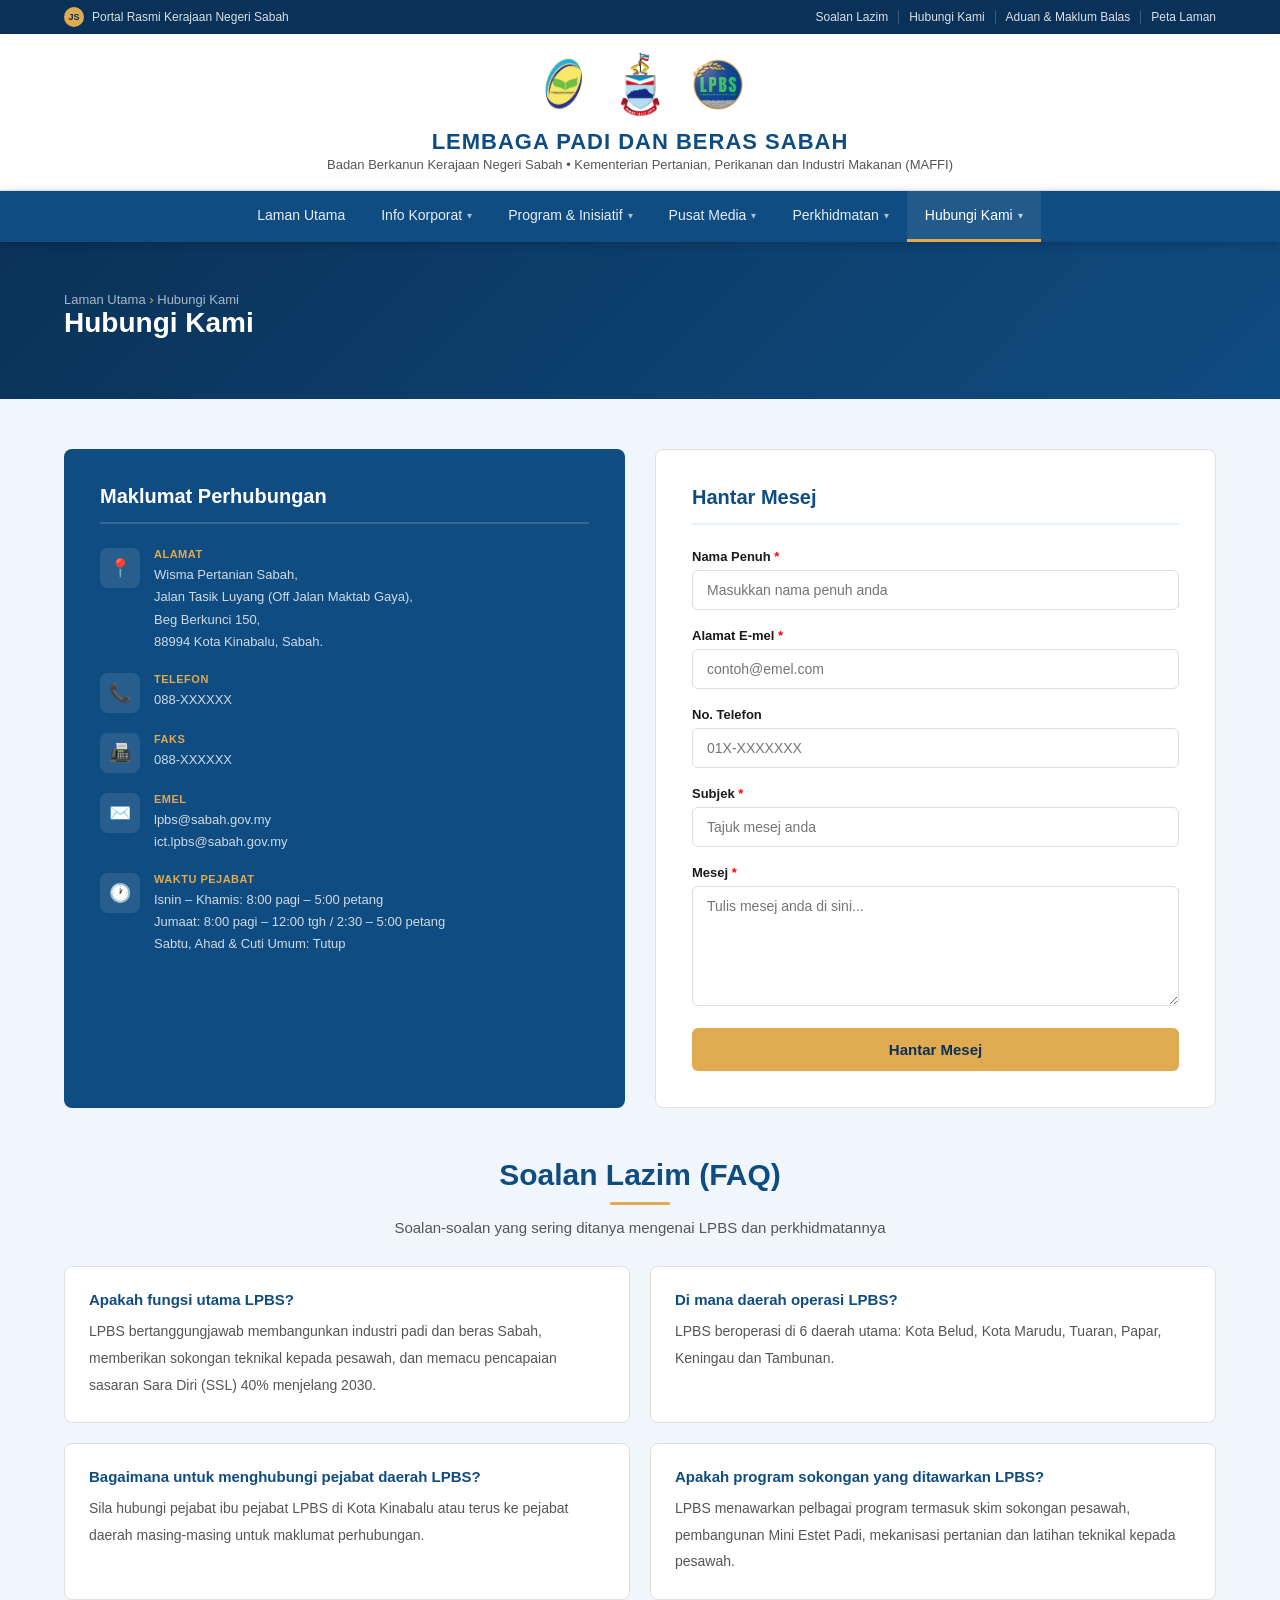
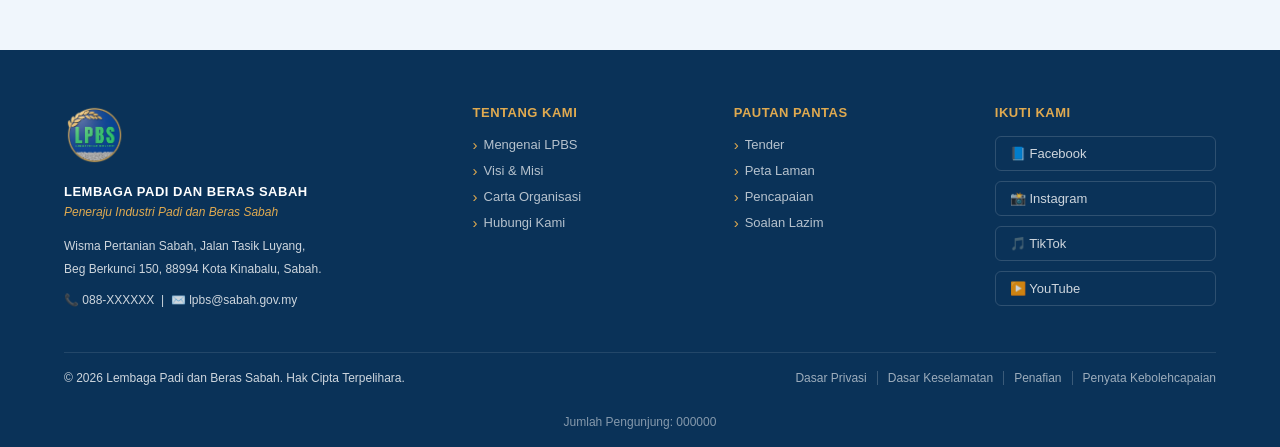
==== pages/hubungi-kami.html @ e5ec913c "Laman web LPBS - versi pertama" ====
<!DOCTYPE html>
<html lang="ms">
<head>
  <meta charset="UTF-8">
  <meta name="viewport" content="width=device-width, initial-scale=1.0">
  <title>Hubungi Kami — Lembaga Padi dan Beras Sabah (LPBS)</title>
  <link rel="stylesheet" href="../css/style.css">
</head>
<body>

<!-- BAR UTILITI -->
<div class="bar-utiliti">
  <div class="bekas">
    <div class="kiri">
      <span class="jata-kecil">JS</span>
      <a href="https://sabah.gov.my" target="_blank">Portal Rasmi Kerajaan Negeri Sabah</a>
    </div>
    <div class="kanan">
      <a href="hubungi-kami.html#faq">Soalan Lazim</a>
      <a href="hubungi-kami.html">Hubungi Kami</a>
      <a href="hubungi-kami.html#maklum-balas">Aduan &amp; Maklum Balas</a>
      <a href="#">Peta Laman</a>
    </div>
  </div>
</div>

<!-- PENGEPALA -->
<header class="pengepala">
  <div class="bekas">
    <div class="logo-baris">
      <img src="../assets/logo-maffi.png" alt="Logo MAFFI"
        style="height:55px;width:auto;object-fit:contain"
        onerror="this.style.display='none'">
      <img src="../assets/jata-sabah.png" alt="Jata Negeri Sabah"
        style="height:65px;width:auto;object-fit:contain">
      <img src="../assets/lpbs-logo.png" alt="Logo LPBS"
        style="height:55px;width:auto;object-fit:contain">
    </div>
    <div class="nama-agensi">
      <h1>LEMBAGA PADI DAN BERAS SABAH</h1>
      <p>Badan Berkanun Kerajaan Negeri Sabah &bull; Kementerian Pertanian, Perikanan dan Industri Makanan (MAFFI)</p>
    </div>
  </div>
</header>

<!-- NAVIGASI -->
<nav class="navigasi">
  <div class="bekas">
    <button class="hamburger" aria-label="Buka Menu"><span></span><span></span><span></span></button>
    <div class="nav-dalam">
      <div class="nav-item"><a href="../index.html">Laman Utama</a></div>
      <div class="nav-item">
        <a href="info-korporat.html">Info Korporat <span class="anak-panah">▾</span></a>
        <div class="dropdown">
          <a href="info-korporat.html">Latar Belakang</a>
          <a href="info-korporat.html#visi-misi">Visi &amp; Misi</a>
          <a href="info-korporat.html#piagam">Piagam Pelanggan</a>
          <a href="info-korporat.html#carta">Carta Organisasi</a>
          <a href="info-korporat.html#pengurusan">Pengurusan Tertinggi</a>
          <a href="info-korporat.html#lembaga">Ahli Lembaga Pengarah</a>
        </div>
      </div>
      <div class="nav-item">
        <a href="program-inisiatif.html">Program &amp; Inisiatif <span class="anak-panah">▾</span></a>
        <div class="dropdown">
          <a href="program-inisiatif.html">Pembangunan Pesawah</a>
          <a href="program-inisiatif.html#pengeluaran">Pengeluaran Padi</a>
          <a href="program-inisiatif.html#mini-estet">Mini Estet Padi</a>
          <a href="program-inisiatif.html#mekanisasi">Mekanisasi Pertanian</a>
          <a href="program-inisiatif.html#skim">Skim Sokongan Pesawah</a>
        </div>
      </div>
      <div class="nav-item">
        <a href="pusat-media.html">Pusat Media <span class="anak-panah">▾</span></a>
        <div class="dropdown">
          <a href="pusat-media.html">Arkib Aktiviti</a>
          <a href="pusat-media.html#galeri">Galeri Foto</a>
          <a href="pusat-media.html#video">Video LPBS</a>
          <a href="pusat-media.html#muat-turun">Muat Turun</a>
          <a href="pusat-media.html#pencapaian">Pencapaian &amp; Anugerah</a>
        </div>
      </div>
      <div class="nav-item">
        <a href="#">Perkhidmatan <span class="anak-panah">▾</span></a>
        <div class="dropdown">
          <a href="#">Portal SSO</a><a href="#">Webmail</a>
          <a href="#">e-Prestasi</a><a href="#">e-Cuti</a><a href="#">e-Pergerakan</a>
        </div>
      </div>
      <div class="nav-item">
        <a href="hubungi-kami.html" class="aktif">Hubungi Kami <span class="anak-panah">▾</span></a>
        <div class="dropdown">
          <a href="hubungi-kami.html">Direktori</a>
          <a href="hubungi-kami.html#maklum-balas">Maklum Balas</a>
          <a href="hubungi-kami.html#faq">Soalan Lazim (FAQ)</a>
        </div>
      </div>
    </div>
  </div>
</nav>

<!-- BANNER HALAMAN -->
<div class="banner-halaman">
  <div class="bekas">
    <div class="roti-remah"><a href="../index.html">Laman Utama</a> <span>›</span> Hubungi Kami</div>
    <h1>Hubungi Kami</h1>
  </div>
</div>

<!-- KANDUNGAN -->
<div class="kandungan-halaman">
  <div class="bekas">
    <div class="layout-hubungi">
      <!-- MAKLUMAT HUBUNGI -->
      <div class="kad-maklumat-hubungi">
        <h2>Maklumat Perhubungan</h2>
        <div class="baris-hubungi">
          <div class="ikon-hubungi">📍</div>
          <div>
            <h4>Alamat</h4>
            <p>Wisma Pertanian Sabah,<br>Jalan Tasik Luyang (Off Jalan Maktab Gaya),<br>Beg Berkunci 150,<br>88994 Kota Kinabalu, Sabah.</p>
          </div>
        </div>
        <div class="baris-hubungi">
          <div class="ikon-hubungi">📞</div>
          <div>
            <h4>Telefon</h4>
            <p>088-XXXXXX</p>
          </div>
        </div>
        <div class="baris-hubungi">
          <div class="ikon-hubungi">📠</div>
          <div>
            <h4>Faks</h4>
            <p>088-XXXXXX</p>
          </div>
        </div>
        <div class="baris-hubungi">
          <div class="ikon-hubungi">✉️</div>
          <div>
            <h4>Emel</h4>
            <p>lpbs@sabah.gov.my<br>ict.lpbs@sabah.gov.my</p>
          </div>
        </div>
        <div class="baris-hubungi">
          <div class="ikon-hubungi">🕐</div>
          <div>
            <h4>Waktu Pejabat</h4>
            <p>Isnin – Khamis: 8:00 pagi – 5:00 petang<br>Jumaat: 8:00 pagi – 12:00 tgh / 2:30 – 5:00 petang<br>Sabtu, Ahad &amp; Cuti Umum: Tutup</p>
          </div>
        </div>
      </div>

      <!-- BORANG HUBUNGI -->
      <div id="maklum-balas" class="borang-hubungi">
        <h2>Hantar Mesej</h2>
        <div class="kumpulan-borang">
          <label for="nama">Nama Penuh <span style="color:red">*</span></label>
          <input type="text" id="nama" placeholder="Masukkan nama penuh anda">
        </div>
        <div class="kumpulan-borang">
          <label for="emel">Alamat E-mel <span style="color:red">*</span></label>
          <input type="email" id="emel" placeholder="contoh@emel.com">
        </div>
        <div class="kumpulan-borang">
          <label for="telefon">No. Telefon</label>
          <input type="tel" id="telefon" placeholder="01X-XXXXXXX">
        </div>
        <div class="kumpulan-borang">
          <label for="subjek">Subjek <span style="color:red">*</span></label>
          <input type="text" id="subjek" placeholder="Tajuk mesej anda">
        </div>
        <div class="kumpulan-borang">
          <label for="mesej">Mesej <span style="color:red">*</span></label>
          <textarea id="mesej" placeholder="Tulis mesej anda di sini..."></textarea>
        </div>
        <button type="button" class="btn-hantar">Hantar Mesej</button>
      </div>
    </div>

    <!-- FAQ -->
    <div id="faq" style="margin-top:50px">
      <div class="tajuk-seksyen" style="margin-bottom:30px">
        <h2>Soalan Lazim (FAQ)</h2>
        <div class="garis-emas"></div>
        <p>Soalan-soalan yang sering ditanya mengenai LPBS dan perkhidmatannya</p>
      </div>
      <div style="display:grid;grid-template-columns:1fr 1fr;gap:20px">
        <div class="kawasan-kandungan" style="padding:24px">
          <h2 style="font-size:15px;border-bottom:none;padding-bottom:0;margin-bottom:10px">Apakah fungsi utama LPBS?</h2>
          <p style="margin:0">LPBS bertanggungjawab membangunkan industri padi dan beras Sabah, memberikan sokongan teknikal kepada pesawah, dan memacu pencapaian sasaran Sara Diri (SSL) 40% menjelang 2030.</p>
        </div>
        <div class="kawasan-kandungan" style="padding:24px">
          <h2 style="font-size:15px;border-bottom:none;padding-bottom:0;margin-bottom:10px">Di mana daerah operasi LPBS?</h2>
          <p style="margin:0">LPBS beroperasi di 6 daerah utama: Kota Belud, Kota Marudu, Tuaran, Papar, Keningau dan Tambunan.</p>
        </div>
        <div class="kawasan-kandungan" style="padding:24px">
          <h2 style="font-size:15px;border-bottom:none;padding-bottom:0;margin-bottom:10px">Bagaimana untuk menghubungi pejabat daerah LPBS?</h2>
          <p style="margin:0">Sila hubungi pejabat ibu pejabat LPBS di Kota Kinabalu atau terus ke pejabat daerah masing-masing untuk maklumat perhubungan.</p>
        </div>
        <div class="kawasan-kandungan" style="padding:24px">
          <h2 style="font-size:15px;border-bottom:none;padding-bottom:0;margin-bottom:10px">Apakah program sokongan yang ditawarkan LPBS?</h2>
          <p style="margin:0">LPBS menawarkan pelbagai program termasuk skim sokongan pesawah, pembangunan Mini Estet Padi, mekanisasi pertanian dan latihan teknikal kepada pesawah.</p>
        </div>
      </div>
    </div>
  </div>
</div>

<!-- FOOTER -->
<footer class="footer">
  <div class="bekas">
    <div class="footer-grid">
      <div>
        <img src="../assets/lpbs-logo.png" alt="Logo LPBS" style="height:60px;width:auto;object-fit:contain;margin-bottom:14px">
        <div class="footer-nama">LEMBAGA PADI DAN BERAS SABAH</div>
        <div class="footer-tagline">Peneraju Industri Padi dan Beras Sabah</div>
        <div class="footer-alamat">
          <span>Wisma Pertanian Sabah, Jalan Tasik Luyang,</span>
          <span>Beg Berkunci 150, 88994 Kota Kinabalu, Sabah.</span>
          <span style="margin-top:8px;display:block">📞 088-XXXXXX &nbsp;|&nbsp; ✉️ lpbs@sabah.gov.my</span>
        </div>
      </div>
      <div>
        <h4>Tentang Kami</h4>
        <ul class="footer-pautan">
          <li><a href="info-korporat.html">Mengenai LPBS</a></li>
          <li><a href="info-korporat.html#visi-misi">Visi &amp; Misi</a></li>
          <li><a href="info-korporat.html#carta">Carta Organisasi</a></li>
          <li><a href="hubungi-kami.html">Hubungi Kami</a></li>
        </ul>
      </div>
      <div>
        <h4>Pautan Pantas</h4>
        <ul class="footer-pautan">
          <li><a href="#">Tender</a></li>
          <li><a href="#">Peta Laman</a></li>
          <li><a href="pusat-media.html#pencapaian">Pencapaian</a></li>
          <li><a href="hubungi-kami.html#faq">Soalan Lazim</a></li>
        </ul>
      </div>
      <div>
        <h4>Ikuti Kami</h4>
        <div class="sosial-grid">
          <a href="#" class="btn-sosial">📘 Facebook</a>
          <a href="#" class="btn-sosial">📸 Instagram</a>
          <a href="#" class="btn-sosial">🎵 TikTok</a>
          <a href="#" class="btn-sosial">▶️ YouTube</a>
        </div>
      </div>
    </div>
    <div class="footer-bawah">
      <span>© 2026 Lembaga Padi dan Beras Sabah. Hak Cipta Terpelihara.</span>
      <div class="footer-bawah-kanan">
        <a href="#">Dasar Privasi</a><a href="#">Dasar Keselamatan</a>
        <a href="#">Penafian</a><a href="#">Penyata Kebolehcapaian</a>
      </div>
    </div>
    <div class="pengunjung">Jumlah Pengunjung: 000000</div>
  </div>
</footer>
<script src="../js/main.js"></script>
</body>
</html>
---- css/style.css ----
/* ============================================
   LPBS - Lembaga Padi dan Beras Sabah
   Stail Utama
   ============================================ */

*, *::before, *::after { box-sizing: border-box; margin: 0; padding: 0; }

:root {
  --primary:     #0F4C81;
  --primary-dk:  #0a3258;
  --mid:         #1A6BB5;
  --accent:      #E0AA50;
  --accent-cerah:#F0C060;
  --hijau-muda:  #E8F2FC;
  --latar:       #F0F6FC;
  --sempadan:    #C5DDF4;
  --teks-gelap:  #1a1a1a;
  --teks-kelabu: #555;
  --font: 'Segoe UI', Arial, sans-serif;
}

html { scroll-behavior: smooth; }
body { font-family: var(--font); color: var(--teks-gelap); background: #fff; }
a { text-decoration: none; color: inherit; }
img { max-width: 100%; }

/* ============================================
   BAR UTILITI ATAS
   ============================================ */
.bar-utiliti {
  background: var(--primary-dk);
  padding: 7px 0;
  font-size: 12px;
  color: rgba(255,255,255,0.85);
}
.bar-utiliti .bekas {
  display: flex;
  justify-content: space-between;
  align-items: center;
}
.bar-utiliti a { color: rgba(255,255,255,0.85); transition: color 0.2s; }
.bar-utiliti a:hover { color: var(--accent); }
.bar-utiliti .kiri { display: flex; align-items: center; gap: 8px; }
.bar-utiliti .kanan { display: flex; gap: 0; }
.bar-utiliti .kanan a { padding: 0 10px; border-right: 1px solid rgba(255,255,255,0.2); }
.bar-utiliti .kanan a:last-child { border-right: none; padding-right: 0; }
.jata-kecil {
  width: 20px; height: 20px;
  background: var(--accent);
  border-radius: 50%;
  display: inline-flex; align-items: center; justify-content: center;
  font-size: 9px; font-weight: 700; color: var(--primary-dk);
  flex-shrink: 0;
}

/* ============================================
   PENGEPALA (HEADER)
   ============================================ */
.pengepala {
  background: #fff;
  padding: 18px 0;
  border-bottom: 1px solid #e8e8e8;
  box-shadow: 0 2px 8px rgba(0,0,0,0.06);
}
.pengepala .bekas {
  display: flex;
  align-items: center;
  justify-content: center;
  flex-direction: column;
  gap: 12px;
}
.logo-baris {
  display: flex;
  align-items: center;
  justify-content: center;
  gap: 30px;
}
.logo-kotak {
  display: flex;
  flex-direction: column;
  align-items: center;
  gap: 4px;
}
.logo-placeholder {
  border: 1px solid #ddd;
  border-radius: 6px;
  background: #f0f0f0;
  display: flex;
  align-items: center;
  justify-content: center;
  font-size: 11px;
  font-weight: 600;
  color: #666;
  letter-spacing: 0.5px;
}
.logo-placeholder.maffi  { width: 80px; height: 60px; }
.logo-placeholder.jata   { width: 70px; height: 70px; border-radius: 50%; background: #e8f0e8; border-color: var(--mid); color: var(--primary); font-size: 10px; }
.logo-placeholder.lpbs   { width: 80px; height: 60px; background: var(--hijau-muda); border-color: var(--mid); color: var(--primary); }
.pemisah-logo {
  display: none;
}
.nama-agensi {
  text-align: center;
}
.nama-agensi h1 {
  font-size: 22px;
  font-weight: 700;
  color: var(--primary);
  letter-spacing: 1px;
  line-height: 1.2;
}
.nama-agensi p {
  font-size: 13px;
  color: var(--teks-kelabu);
  margin-top: 2px;
}

/* ============================================
   NAVIGASI
   ============================================ */
.navigasi {
  background: var(--primary);
  position: sticky;
  top: 0;
  z-index: 1000;
  box-shadow: 0 2px 10px rgba(0,0,0,0.2);
}
.nav-dalam {
  display: flex;
  align-items: stretch;
  justify-content: center;
}
.nav-item {
  position: relative;
}
.nav-item > a {
  display: flex;
  align-items: center;
  gap: 5px;
  padding: 16px 18px;
  color: rgba(255,255,255,0.9);
  font-size: 14px;
  font-weight: 500;
  transition: all 0.2s;
  border-bottom: 3px solid transparent;
  white-space: nowrap;
}
.nav-item > a:hover,
.nav-item > a.aktif {
  color: #fff;
  background: rgba(255,255,255,0.08);
  border-bottom-color: var(--accent);
}
.nav-item > a .anak-panah {
  font-size: 10px;
  opacity: 0.7;
  transition: transform 0.2s;
}
.nav-item:hover > a .anak-panah { transform: rotate(180deg); }

.dropdown {
  display: none;
  position: absolute;
  top: 100%;
  left: 0;
  background: #fff;
  min-width: 230px;
  box-shadow: 0 8px 24px rgba(0,0,0,0.15);
  border-top: 3px solid var(--accent);
  border-radius: 0 0 8px 8px;
  z-index: 999;
  animation: turunDropdown 0.15s ease;
}
@keyframes turunDropdown {
  from { opacity: 0; transform: translateY(-6px); }
  to   { opacity: 1; transform: translateY(0); }
}
.nav-item:hover .dropdown { display: block; }
.dropdown a {
  display: block;
  padding: 11px 18px;
  font-size: 13px;
  color: var(--teks-gelap);
  border-left: 3px solid transparent;
  transition: all 0.15s;
}
.dropdown a:hover {
  background: var(--hijau-muda);
  border-left-color: var(--primary);
  color: var(--primary);
  padding-left: 22px;
}
.hamburger {
  display: none;
  background: none;
  border: none;
  cursor: pointer;
  padding: 14px 16px;
  flex-direction: column;
  gap: 5px;
  margin-left: auto;
}
.hamburger span {
  display: block;
  width: 24px; height: 2px;
  background: var(--accent);
  transition: all 0.3s;
}

/* ============================================
   BEKAS UMUM
   ============================================ */
.bekas {
  max-width: 1200px;
  margin: 0 auto;
  padding: 0 24px;
}
.tajuk-seksyen {
  text-align: center;
  margin-bottom: 48px;
}
.tajuk-seksyen h2 {
  font-size: 30px;
  font-weight: 700;
  color: var(--primary);
  margin-bottom: 10px;
}
.garis-emas {
  width: 60px; height: 3px;
  background: var(--accent);
  margin: 0 auto 14px;
  border-radius: 2px;
}
.tajuk-seksyen p {
  color: var(--teks-kelabu);
  font-size: 15px;
  max-width: 600px;
  margin: 0 auto;
}

/* ============================================
   HERO BANNER
   ============================================ */
.hero {
  background: linear-gradient(135deg, #061e3a 0%, var(--primary) 45%, var(--mid) 100%);
  position: relative;
  overflow: hidden;
  padding: 100px 24px;
  text-align: center;
  color: #fff;
}
.hero::before {
  content: '';
  position: absolute;
  inset: 0;
  background-image: repeating-linear-gradient(
    45deg,
    rgba(255,255,255,0.015) 0px,
    rgba(255,255,255,0.015) 1px,
    transparent 1px,
    transparent 40px
  );
}
.hero::after {
  content: '';
  position: absolute;
  bottom: -60px; right: -60px;
  width: 300px; height: 300px;
  border-radius: 50%;
  background: rgba(200,150,62,0.08);
  pointer-events: none;
}
.hero-dalam { position: relative; z-index: 1; max-width: 750px; margin: 0 auto; }
.hero-label {
  font-size: 11px;
  letter-spacing: 3px;
  color: var(--accent);
  font-weight: 600;
  text-transform: uppercase;
  margin-bottom: 20px;
}
.hero h2 {
  font-size: clamp(24px, 3.5vw, 40px);
  white-space: nowrap;
  font-weight: 800;
  line-height: 1.15;
  margin-bottom: 16px;
  text-shadow: 0 2px 12px rgba(0,0,0,0.3);
}
.hero-ikon { font-size: 40px; margin: 16px 0; display: block; }
.hero-tagline {
  font-size: 13px;
  letter-spacing: 2.5px;
  color: var(--accent);
  font-weight: 600;
  margin-bottom: 20px;
  text-transform: uppercase;
}
.hero p {
  font-size: 15px;
  line-height: 1.8;
  color: rgba(255,255,255,0.85);
  max-width: 620px;
  margin: 0 auto 36px;
}
.hero-butang { display: flex; gap: 14px; justify-content: center; flex-wrap: wrap; }
.btn-emas {
  background: var(--accent);
  color: var(--primary-dk);
  font-weight: 700;
  padding: 13px 30px;
  border-radius: 6px;
  font-size: 14px;
  transition: all 0.2s;
  border: 2px solid var(--accent);
}
.btn-emas:hover { background: var(--accent-cerah); border-color: var(--accent-cerah); transform: translateY(-2px); }
.btn-garisan {
  background: transparent;
  color: #fff;
  font-weight: 600;
  padding: 13px 30px;
  border-radius: 6px;
  font-size: 14px;
  border: 2px solid rgba(255,255,255,0.7);
  transition: all 0.2s;
}
.btn-garisan:hover { background: rgba(255,255,255,0.1); border-color: #fff; transform: translateY(-2px); }

/* ============================================
   BAR STATISTIK
   ============================================ */
.bar-statistik {
  background: var(--primary);
  padding: 44px 0;
  border-bottom: 4px solid var(--accent);
}
.statistik-grid {
  display: grid;
  grid-template-columns: repeat(4, 1fr);
  gap: 0;
}
.statistik-item {
  text-align: center;
  padding: 10px 20px;
  border-right: 1px solid rgba(255,255,255,0.12);
  color: #fff;
}
.statistik-item:last-child { border-right: none; }
.stat-ikon { font-size: 28px; margin-bottom: 10px; display: block; }
.stat-nombor {
  font-size: 40px;
  font-weight: 800;
  color: var(--accent);
  line-height: 1;
  margin-bottom: 8px;
  font-variant-numeric: tabular-nums;
}
.stat-label {
  font-size: 13px;
  color: rgba(255,255,255,0.75);
  line-height: 1.4;
}

/* ============================================
   PROGRAM UTAMA
   ============================================ */
.seksyen-program { background: #fff; padding: 70px 0; }
.program-grid {
  display: grid;
  grid-template-columns: repeat(3, 1fr);
  gap: 24px;
}
.kad-program {
  background: #fff;
  border: 1px solid #e0e0e0;
  border-radius: 8px;
  padding: 32px 28px;
  border-left: 4px solid var(--accent);
  transition: all 0.3s;
  display: flex;
  flex-direction: column;
}
.kad-program:hover {
  transform: translateY(-5px);
  box-shadow: 0 12px 32px rgba(26,77,46,0.12);
  border-left-color: var(--primary);
}
.kad-ikon { font-size: 38px; margin-bottom: 16px; }
.kad-program h3 { font-size: 17px; font-weight: 700; color: var(--primary); margin-bottom: 12px; }
.kad-program p { font-size: 14px; color: var(--teks-kelabu); line-height: 1.7; flex: 1; }
.pautan-selanjutnya {
  display: inline-flex;
  align-items: center;
  gap: 5px;
  color: var(--accent);
  font-size: 13px;
  font-weight: 600;
  margin-top: 18px;
  transition: gap 0.2s;
}
.kad-program:hover .pautan-selanjutnya { gap: 9px; }

/* ============================================
   KAWASAN OPERASI
   ============================================ */
.seksyen-daerah { background: var(--latar); padding: 70px 0; }
.daerah-grid {
  display: grid;
  grid-template-columns: repeat(3, 1fr);
  gap: 20px;
}
.kad-daerah {
  background: #fff;
  border: 1px solid var(--sempadan);
  border-radius: 8px;
  padding: 26px 24px;
  border-top: 3px solid var(--accent);
  transition: all 0.3s;
  cursor: pointer;
}
.kad-daerah:hover {
  transform: translateY(-4px);
  box-shadow: 0 10px 28px rgba(26,77,46,0.1);
  border-top-color: var(--primary);
}
.daerah-nombor {
  font-size: 11px;
  font-weight: 700;
  color: var(--accent);
  letter-spacing: 1px;
  margin-bottom: 8px;
}
.kad-daerah h3 { font-size: 16px; font-weight: 700; color: var(--primary); margin-bottom: 4px; }
.daerah-gelaran {
  font-size: 12px;
  color: var(--accent);
  font-weight: 600;
  margin-bottom: 10px;
  font-style: italic;
}
.kad-daerah p { font-size: 13px; color: var(--teks-kelabu); line-height: 1.6; }

/* ============================================
   BERITA & AKTIVITI
   ============================================ */
.seksyen-berita { background: #fff; padding: 70px 0; }
.berita-grid {
  display: grid;
  grid-template-columns: repeat(3, 1fr);
  gap: 24px;
}
.kad-berita {
  background: #fff;
  border: 1px solid #e0e0e0;
  border-radius: 8px;
  overflow: hidden;
  transition: all 0.3s;
  display: flex;
  flex-direction: column;
}
.kad-berita:hover {
  transform: translateY(-4px);
  box-shadow: 0 10px 28px rgba(0,0,0,0.1);
}
.berita-bar { height: 5px; background: var(--primary); }
.berita-kandungan { padding: 22px 22px 18px; flex: 1; display: flex; flex-direction: column; }
.berita-meta { display: flex; align-items: center; gap: 10px; margin-bottom: 12px; }
.badge-kategori {
  font-size: 11px;
  font-weight: 700;
  padding: 3px 10px;
  border-radius: 20px;
  text-transform: uppercase;
  letter-spacing: 0.5px;
}
.badge-aktiviti { background: var(--hijau-muda); color: var(--primary); }
.badge-hebahan { background: #FFF3DC; color: #8a5f00; }
.badge-kenyataan { background: #e8eef8; color: #1a3a6e; }
.berita-tarikh { font-size: 12px; color: var(--accent); font-weight: 600; }
.kad-berita h3 { font-size: 15px; font-weight: 700; color: var(--teks-gelap); margin-bottom: 10px; line-height: 1.5; }
.kad-berita p { font-size: 13px; color: var(--teks-kelabu); line-height: 1.7; flex: 1; }
.pautan-baca {
  display: inline-flex;
  align-items: center;
  gap: 5px;
  color: var(--accent);
  font-size: 13px;
  font-weight: 600;
  margin-top: 16px;
  transition: gap 0.2s;
}
.kad-berita:hover .pautan-baca { gap: 9px; }

/* ============================================
   AGENSI BERKAITAN
   ============================================ */
.seksyen-agensi { background: var(--latar); padding: 60px 0; }
.agensi-grid {
  display: flex;
  flex-wrap: wrap;
  gap: 16px;
  justify-content: center;
  align-items: center;
}
.kad-agensi {
  background: #fff;
  border: 1px solid #ddd;
  border-radius: 8px;
  width: 130px;
  height: 72px;
  display: flex;
  align-items: center;
  justify-content: center;
  font-size: 11px;
  font-weight: 600;
  color: #555;
  text-align: center;
  padding: 12px 16px;
  background: #fff;
  transition: all 0.2s;
  cursor: pointer;
  line-height: 1.3;
}
.kad-agensi:hover {
  border-color: var(--primary);
  color: var(--primary);
  box-shadow: 0 4px 12px rgba(26,77,46,0.1);
  transform: translateY(-2px);
}

/* ============================================
   FOOTER
   ============================================ */
.footer {
  background: var(--primary-dk);
  color: rgba(255,255,255,0.8);
  padding: 55px 0 0;
}
.footer-grid {
  display: grid;
  grid-template-columns: 2fr 1.2fr 1.2fr 1.2fr;
  gap: 40px;
  padding-bottom: 40px;
}
.footer-logo-box {
  width: 80px; height: 55px;
  background: rgba(255,255,255,0.1);
  border: 1px solid rgba(255,255,255,0.2);
  border-radius: 6px;
  display: flex;
  align-items: center;
  justify-content: center;
  font-size: 11px;
  color: rgba(255,255,255,0.6);
  margin-bottom: 14px;
}
.footer-nama {
  font-size: 13px;
  font-weight: 700;
  color: #fff;
  letter-spacing: 0.5px;
  margin-bottom: 4px;
  line-height: 1.4;
}
.footer-tagline {
  font-size: 12px;
  font-style: italic;
  color: var(--accent);
  margin-bottom: 16px;
}
.footer-alamat { font-size: 12px; line-height: 1.9; }
.footer-alamat span { display: block; }
.footer h4 {
  color: var(--accent);
  font-size: 13px;
  font-weight: 700;
  letter-spacing: 0.5px;
  margin-bottom: 16px;
  text-transform: uppercase;
}
.footer-pautan { list-style: none; }
.footer-pautan li { margin-bottom: 9px; }
.footer-pautan a {
  font-size: 13px;
  color: rgba(255,255,255,0.7);
  transition: all 0.2s;
  display: flex;
  align-items: center;
  gap: 6px;
}
.footer-pautan a::before {
  content: '›';
  color: var(--accent);
  font-size: 15px;
}
.footer-pautan a:hover { color: #fff; padding-left: 4px; }
.sosial-grid { display: flex; flex-direction: column; gap: 10px; }
.btn-sosial {
  display: flex;
  align-items: center;
  gap: 10px;
  padding: 9px 14px;
  border: 1px solid rgba(255,255,255,0.15);
  border-radius: 6px;
  font-size: 13px;
  color: rgba(255,255,255,0.8);
  transition: all 0.2s;
}
.btn-sosial:hover {
  border-color: var(--accent);
  color: var(--accent);
  background: rgba(200,150,62,0.08);
}
.footer-bawah {
  border-top: 1px solid rgba(255,255,255,0.1);
  padding: 18px 0;
  display: flex;
  justify-content: space-between;
  align-items: center;
  flex-wrap: wrap;
  gap: 10px;
  font-size: 12px;
}
.footer-bawah-kanan { display: flex; gap: 0; }
.footer-bawah-kanan a {
  color: rgba(255,255,255,0.6);
  padding: 0 10px;
  border-right: 1px solid rgba(255,255,255,0.2);
  transition: color 0.2s;
}
.footer-bawah-kanan a:last-child { border-right: none; padding-right: 0; }
.footer-bawah-kanan a:hover { color: var(--accent); }
.pengunjung {
  font-size: 12px;
  color: rgba(255,255,255,0.5);
  text-align: center;
  padding: 12px 0 18px;
}

/* ============================================
   BANNER HALAMAN DALAMAN
   ============================================ */
.banner-halaman {
  background: linear-gradient(135deg, var(--primary-dk) 0%, var(--primary) 100%);
  padding: 50px 0;
  color: #fff;
}
.banner-halaman h1 { font-size: 28px; font-weight: 700; margin-bottom: 10px; }
.roti-remah { font-size: 13px; color: rgba(255,255,255,0.65); }
.roti-remah a { color: rgba(255,255,255,0.65); }
.roti-remah a:hover { color: var(--accent); }
.roti-remah span { color: var(--accent); }

/* ============================================
   HALAMAN DALAMAN — LAYOUT 2 KOLUM
   ============================================ */
.kandungan-halaman { padding: 50px 0; background: var(--latar); }
.layout-dua-kolum { display: grid; grid-template-columns: 260px 1fr; gap: 30px; align-items: start; }
.bar-sisi {
  background: #fff;
  border-radius: 8px;
  overflow: hidden;
  border: 1px solid #e0e0e0;
  position: sticky;
  top: 80px;
}
.bar-sisi h3 {
  background: var(--primary);
  color: #fff;
  padding: 14px 18px;
  font-size: 13px;
  font-weight: 700;
  letter-spacing: 0.5px;
  text-transform: uppercase;
}
.bar-sisi a {
  display: block;
  padding: 12px 18px;
  font-size: 13px;
  color: var(--teks-gelap);
  border-bottom: 1px solid #f0f0f0;
  border-left: 3px solid transparent;
  transition: all 0.15s;
}
.bar-sisi a:last-child { border-bottom: none; }
.bar-sisi a:hover, .bar-sisi a.aktif {
  background: var(--hijau-muda);
  border-left-color: var(--primary);
  color: var(--primary);
  padding-left: 22px;
}
.kawasan-kandungan {
  background: #fff;
  border-radius: 8px;
  padding: 36px 40px;
  border: 1px solid #e0e0e0;
}
.kawasan-kandungan h2 {
  font-size: 22px;
  font-weight: 700;
  color: var(--primary);
  margin-bottom: 20px;
  padding-bottom: 14px;
  border-bottom: 2px solid var(--hijau-muda);
}
.kawasan-kandungan p { font-size: 14px; line-height: 1.9; color: var(--teks-kelabu); margin-bottom: 16px; }
.kotak-visi-misi {
  display: grid;
  grid-template-columns: 1fr 1fr;
  gap: 20px;
  margin-top: 24px;
}
.kotak-vm {
  background: var(--hijau-muda);
  border-radius: 8px;
  padding: 24px;
  border-top: 3px solid var(--primary);
}
.kotak-vm h3 {
  font-size: 14px;
  font-weight: 700;
  color: var(--primary);
  letter-spacing: 1px;
  text-transform: uppercase;
  margin-bottom: 12px;
}
.kotak-vm p { font-size: 14px; color: var(--teks-gelap); line-height: 1.7; margin: 0; }
.kotak-vm ul { padding-left: 18px; }
.kotak-vm ul li { font-size: 13px; color: var(--teks-gelap); line-height: 1.8; margin-bottom: 4px; }

/* ============================================
   HUBUNGI KAMI
   ============================================ */
.layout-hubungi { display: grid; grid-template-columns: 1fr 1fr; gap: 30px; }
.kad-maklumat-hubungi {
  background: var(--primary);
  border-radius: 8px;
  padding: 36px;
  color: #fff;
}
.kad-maklumat-hubungi h2 { font-size: 20px; margin-bottom: 24px; color: #fff; border-bottom: 2px solid rgba(255,255,255,0.15); padding-bottom: 14px; }
.baris-hubungi { display: flex; gap: 14px; margin-bottom: 20px; align-items: flex-start; }
.ikon-hubungi {
  width: 40px; height: 40px; flex-shrink: 0;
  background: rgba(255,255,255,0.1);
  border-radius: 8px;
  display: flex; align-items: center; justify-content: center;
  font-size: 18px;
}
.baris-hubungi h4 { font-size: 11px; color: var(--accent); font-weight: 700; text-transform: uppercase; letter-spacing: 0.5px; margin-bottom: 4px; }
.baris-hubungi p { font-size: 13px; color: rgba(255,255,255,0.8); line-height: 1.7; }
.borang-hubungi { background: #fff; border-radius: 8px; padding: 36px; border: 1px solid #e0e0e0; }
.borang-hubungi h2 { font-size: 20px; color: var(--primary); margin-bottom: 24px; border-bottom: 2px solid var(--hijau-muda); padding-bottom: 14px; }
.kumpulan-borang { margin-bottom: 18px; }
.kumpulan-borang label { display: block; font-size: 13px; font-weight: 600; color: var(--teks-gelap); margin-bottom: 6px; }
.kumpulan-borang input,
.kumpulan-borang textarea,
.kumpulan-borang select {
  width: 100%;
  padding: 11px 14px;
  border: 1px solid #ddd;
  border-radius: 6px;
  font-size: 14px;
  font-family: var(--font);
  transition: border-color 0.2s;
  color: var(--teks-gelap);
}
.kumpulan-borang input:focus,
.kumpulan-borang textarea:focus { outline: none; border-color: var(--primary); box-shadow: 0 0 0 3px rgba(26,77,46,0.08); }
.kumpulan-borang textarea { resize: vertical; min-height: 120px; }
.btn-hantar {
  background: var(--accent);
  color: var(--primary-dk);
  font-weight: 700;
  padding: 13px 32px;
  border: none;
  border-radius: 6px;
  font-size: 15px;
  cursor: pointer;
  font-family: var(--font);
  transition: all 0.2s;
  width: 100%;
}
.btn-hantar:hover { background: var(--accent-cerah); transform: translateY(-1px); }

/* ============================================
   RESPONSIF
   ============================================ */
@media (max-width: 1024px) {
  .footer-grid { grid-template-columns: 1fr 1fr; }
  .program-grid { grid-template-columns: 1fr 1fr; }
}
@media (max-width: 768px) {
  .bar-utiliti .kiri span { display: none; }
  .nav-dalam { flex-direction: column; display: none; }
  .nav-dalam.buka { display: flex; }
  .nav-item { width: 100%; }
  .nav-item > a { padding: 14px 18px; border-bottom: 1px solid rgba(255,255,255,0.08); }
  .dropdown { position: static; box-shadow: none; border: none; border-top: none; background: rgba(0,0,0,0.15); border-radius: 0; animation: none; }
  .hamburger { display: flex; }
  .navigasi .bekas { padding: 0; }
  .statistik-grid { grid-template-columns: repeat(2, 1fr); }
  .statistik-item { border-right: none; border-bottom: 1px solid rgba(255,255,255,0.12); padding: 20px; }
  .program-grid { grid-template-columns: 1fr; }
  .daerah-grid { grid-template-columns: 1fr 1fr; }
  .berita-grid { grid-template-columns: 1fr; }
  .footer-grid { grid-template-columns: 1fr; gap: 30px; }
  .footer-bawah { flex-direction: column; text-align: center; }
  .footer-bawah-kanan { flex-wrap: wrap; justify-content: center; }
  .layout-dua-kolum { grid-template-columns: 1fr; }
  .bar-sisi { position: static; }
  .kotak-visi-misi { grid-template-columns: 1fr; }
  .layout-hubungi { grid-template-columns: 1fr; }
  .hero { padding: 70px 24px; }
  .logo-baris { gap: 14px; }
  .nama-agensi h1 { font-size: 17px; }
}
@media (max-width: 480px) {
  .daerah-grid { grid-template-columns: 1fr; }
  .statistik-grid { grid-template-columns: 1fr 1fr; }
  .stat-nombor { font-size: 30px; }
}
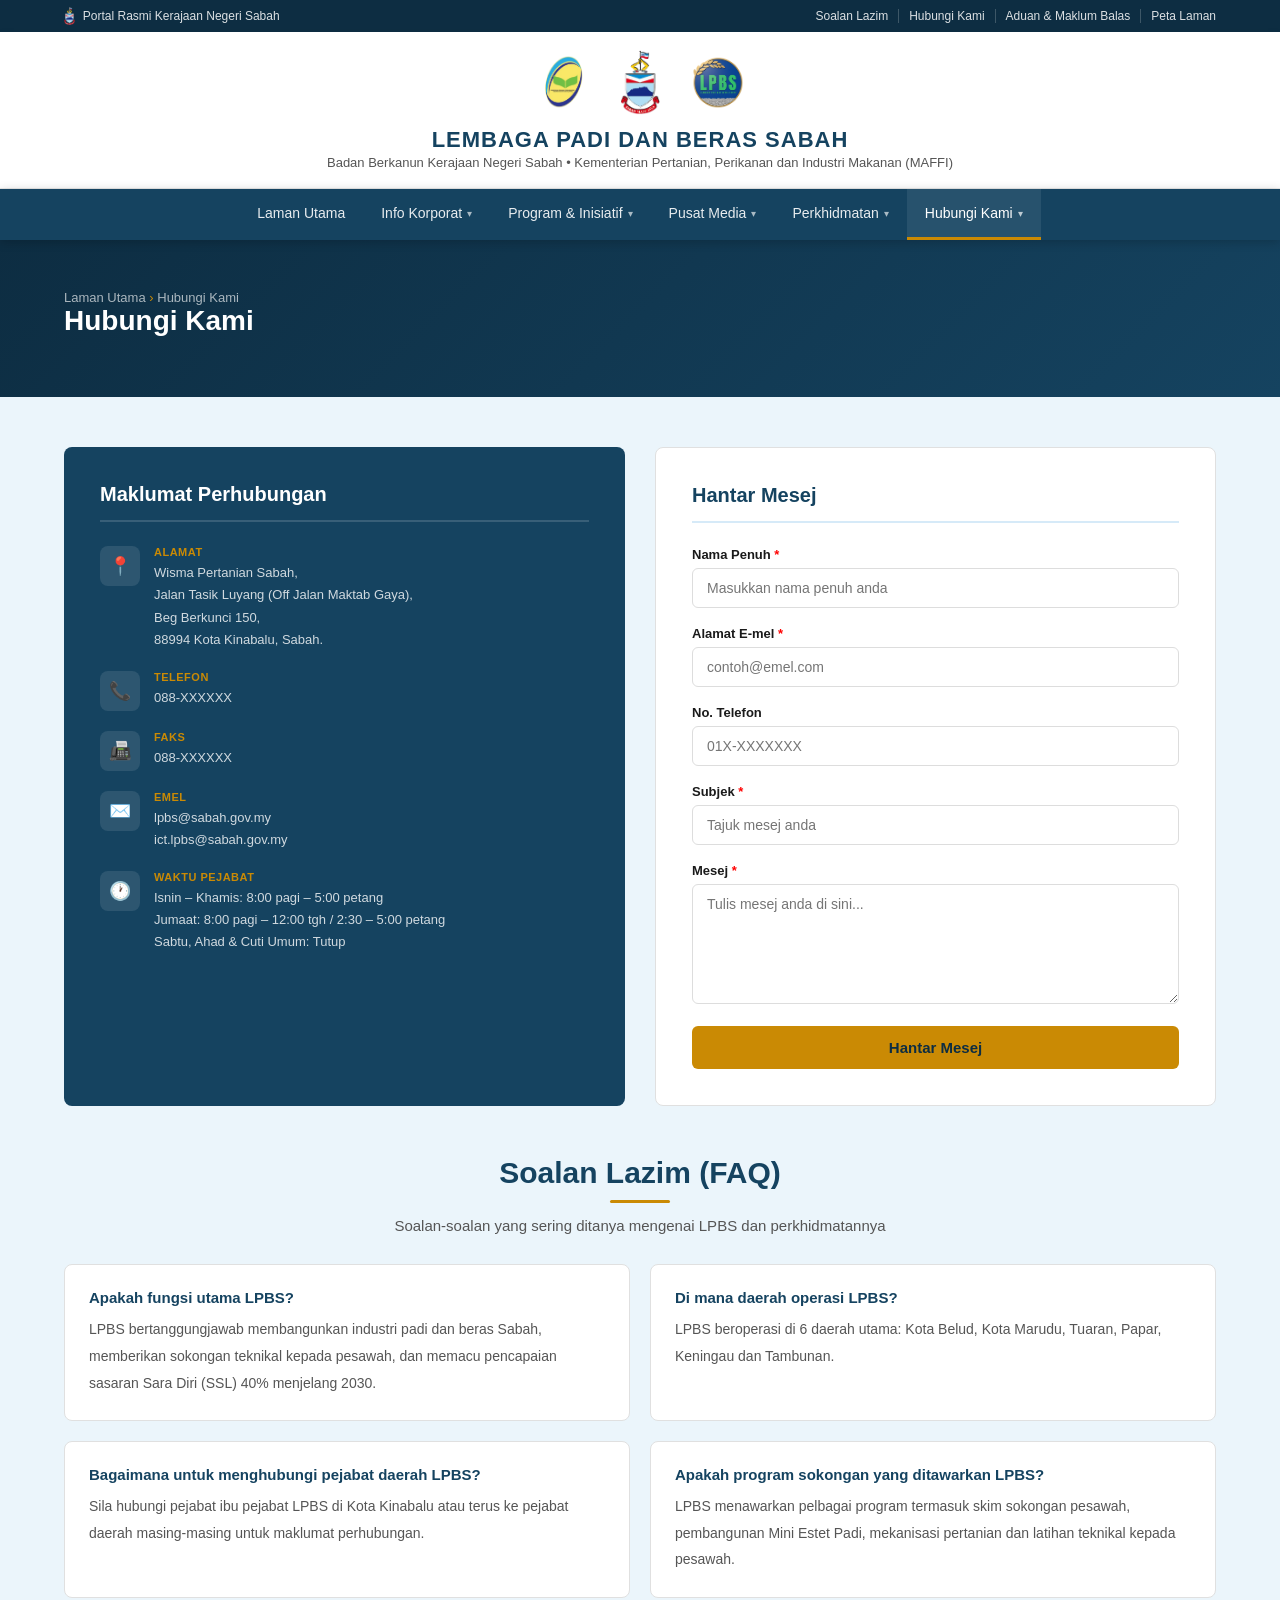
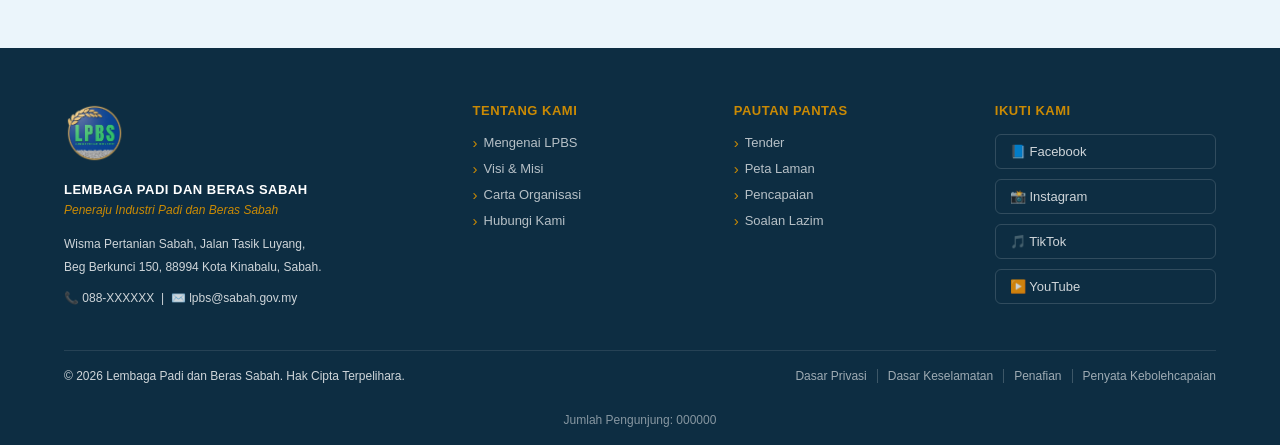
==== commit 3f34af60: "Tukar JS kepada logo Jata Sabah di bar utiliti" ====
--- a/pages/hubungi-kami.html
+++ b/pages/hubungi-kami.html
@@ -12,7 +12,7 @@
 <div class="bar-utiliti">
   <div class="bekas">
     <div class="kiri">
-      <span class="jata-kecil">JS</span>
+      <img src="../assets/jata-sabah.png" alt="Jata Sabah" style="height:18px;width:auto;object-fit:contain;vertical-align:middle">
       <a href="https://sabah.gov.my" target="_blank">Portal Rasmi Kerajaan Negeri Sabah</a>
     </div>
     <div class="kanan">
--- a/css/style.css
+++ b/css/style.css
@@ -6,14 +6,14 @@
 *, *::before, *::after { box-sizing: border-box; margin: 0; padding: 0; }
 
 :root {
-  --primary:     #0F4C81;
-  --primary-dk:  #0a3258;
-  --mid:         #1A6BB5;
-  --accent:      #E0AA50;
-  --accent-cerah:#F0C060;
-  --hijau-muda:  #E8F2FC;
-  --latar:       #F0F6FC;
-  --sempadan:    #C5DDF4;
+  --primary:     #154360;
+  --primary-dk:  #0d2d42;
+  --mid:         #1F618D;
+  --accent:      #CA8A04;
+  --accent-cerah:#E0A010;
+  --hijau-muda:  #D6EAF8;
+  --latar:       #EBF5FB;
+  --sempadan:    #AED6F1;
   --teks-gelap:  #1a1a1a;
   --teks-kelabu: #555;
   --font: 'Segoe UI', Arial, sans-serif;
@@ -45,12 +45,7 @@
 .bar-utiliti .kanan a { padding: 0 10px; border-right: 1px solid rgba(255,255,255,0.2); }
 .bar-utiliti .kanan a:last-child { border-right: none; padding-right: 0; }
 .jata-kecil {
-  width: 20px; height: 20px;
-  background: var(--accent);
-  border-radius: 50%;
-  display: inline-flex; align-items: center; justify-content: center;
-  font-size: 9px; font-weight: 700; color: var(--primary-dk);
-  flex-shrink: 0;
+  display: none;
 }
 
 /* ============================================
@@ -242,7 +237,7 @@
    HERO BANNER
    ============================================ */
 .hero {
-  background: linear-gradient(135deg, #061e3a 0%, var(--primary) 45%, var(--mid) 100%);
+  background: linear-gradient(135deg, #07192a 0%, var(--primary) 45%, var(--mid) 100%);
   position: relative;
   overflow: hidden;
   padding: 100px 24px;
